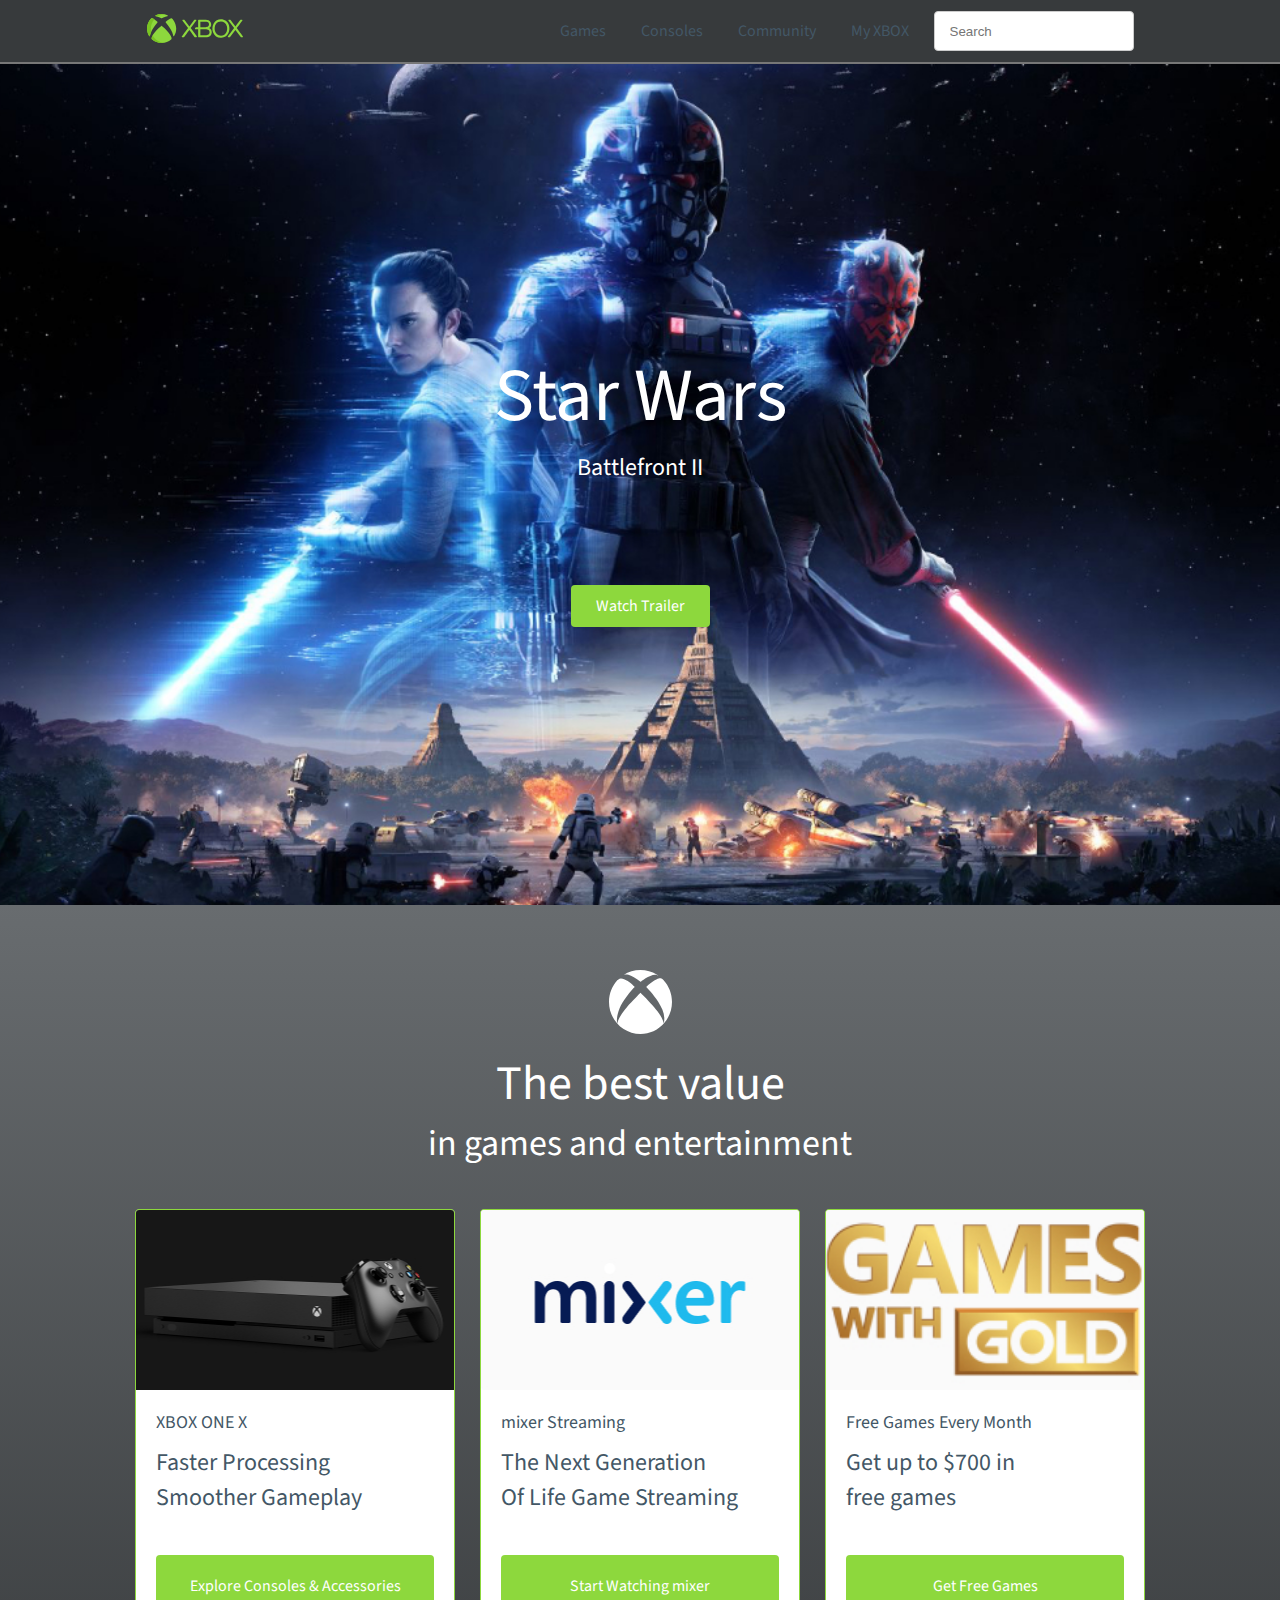
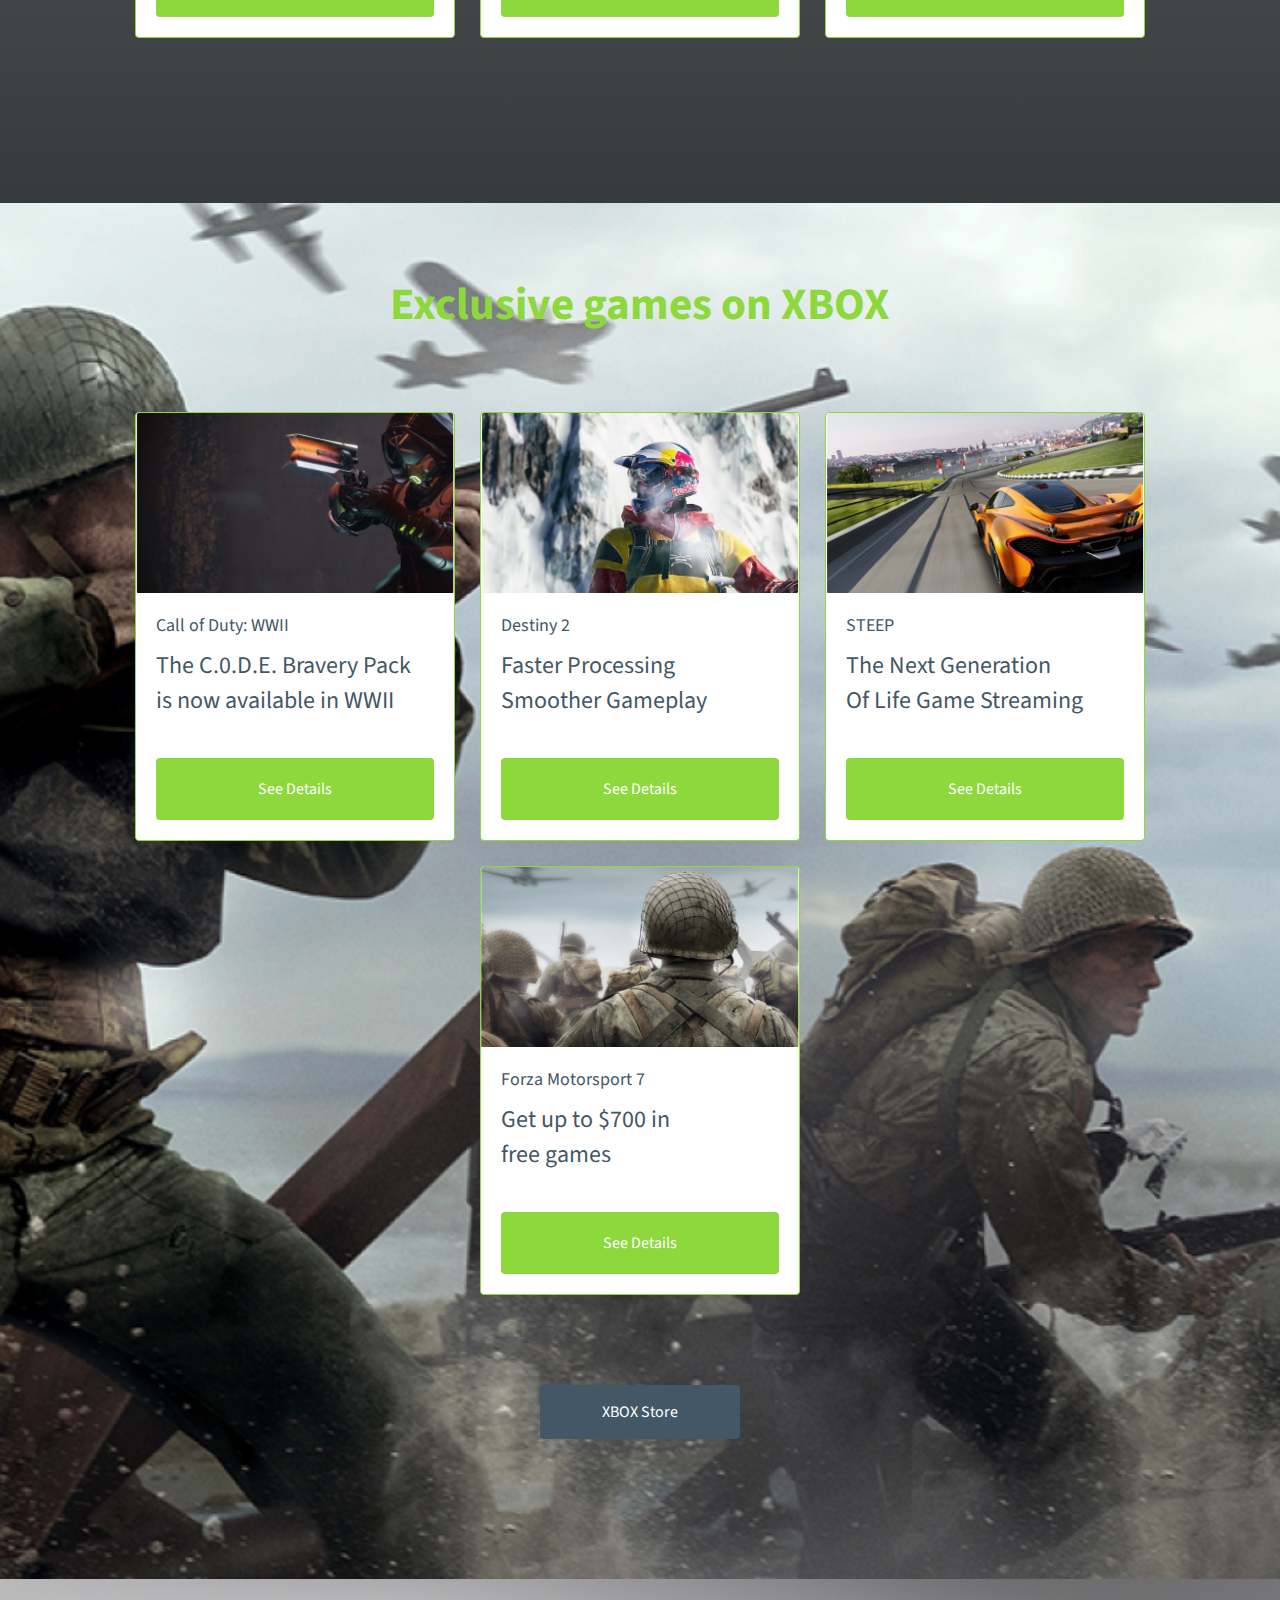
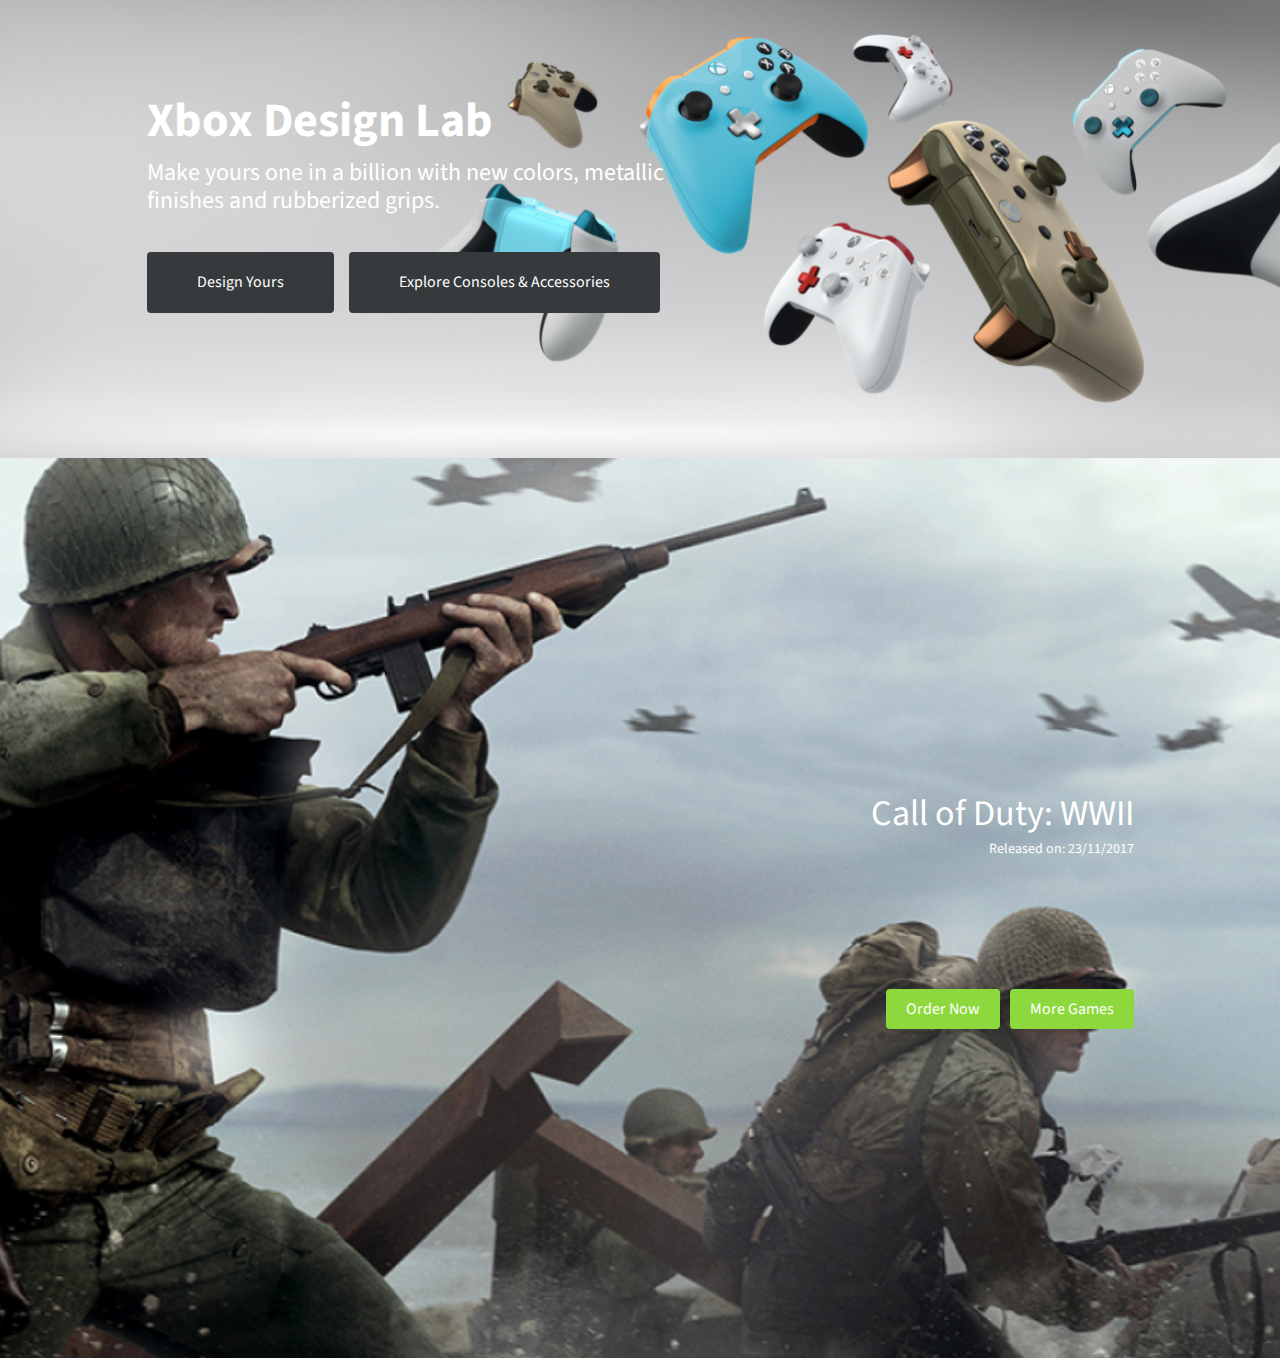
==== index.html @ 59f5bd37 "first commit" ====
<!DOCTYPE html>
<html lang="en">

<head>
	<meta charset="UTF-8">
	<meta name="viewport" content="width=device-width, initial-scale=1.0">
	<title>Xbox IT Step</title>
	<link rel="shortcut icon" href="images/favicon.png" type="image/x-icon">
	<link rel="preconnect" href="https://fonts.googleapis.com">
	<link rel="preconnect" href="https://fonts.gstatic.com" crossorigin>
	<link href="https://fonts.googleapis.com/css2?family=Source+Sans+3:wght@400;700&display=swap" rel="stylesheet">
	<link rel="stylesheet" href="css/style.css">
</head>

<body>
	<header class="header">
		<div class="container">
			<div class="header-content">
				<a href="images/heder-logo.svg" class="header-logo">
					<img src="images/heder-logo.svg" alt="" class="header-logo-img">
				</a>

				<nav class="header-menu">
					<ul class="header-manu-body">
						<li class="header-manu-item">
							<a href="#" class="header-manu-link"> Games </a>
						</li>
						<li class="header-manu-item">
							<a href="#" class="header-manu-link"> Consoles </a>
						</li>
						<li class="header-manu-item">
							<a href="#" class="header-manu-link"> Community </a>
						</li>
						<li class="header-manu-item">
							<a href="#" class="header-manu-link"> My XBOX </a>
						</li>
					</ul>
				</nav>

				<form class="header-form" action="">
					<input class="header-search" type="text" placeholder="Search">
				</form>

				<button class="menu-icon" type="button"></button>

			</div>
		</div>
	</header>
	<main class="main">
		<section class="home">
			<h1 class="home-title">Star Wars</h1>
			<p class="home-subtitle">Battlefront II</p>
			<a class="home-button button" href="">Watch Trailer</a>
		</section>

		<section class="best">
			<img class="best-logo" src="images/xbox-white.svg" alt="logo xbox">
			<h2 class="best-title">
				<span class="best-title-big">
					The best value
				</span>
				in games and entertainment
			</h2>

			<div class="best-row cards-row">

				<div class="best-card card">
					<div class="card-image best-card-image-1">
					</div>
					<div class="card-content">
						<h3 class="card-title">XBOX ONE X</h3>
						<p class="card-text"><span class="card-text-block">Faster Processing
							</span>
							Smoother Gameplay
						</p>
						<a class="card-button button" href="#">Explore Consoles & Accessories</a>
					</div>
				</div>

				<div class="best-card card">
					<div class="card-image best-card-image-2">
					</div>
					<div class="card-content">
						<h3 class="card-title">mixer Streaming</h3>
						<p class="card-text"><span class="card-text-block">The Next Generation
							</span>
							Of Life Game Streaming
						</p>
						<a class="card-button button" href="#">Start Watching mixer</a>
					</div>
				</div>

				<div class="best-card card">
					<div class="card-image best-card-image-3">
					</div>
					<div class="card-content">
						<h3 class="card-title">Free Games Every Month </h3>
						<p class="card-text"><span class="card-text-block">Get up to $700 in
							</span>
							free games
						</p>
						<a class="card-button button" href="#">Get Free Games</a>
					</div>
				</div>

			</div>
		</section>
		<section class="exclusive">
			<h2 class="exclusive-title">Exclusive games on XBOX</h2>
			<div class="exclusive-row cards-row">

				<div class="exclusive-card card">
					<div class="card-image exclusive-card-image-1">
					</div>
					<div class="card-content">
						<h3 class="card-title">Call of Duty: WWII</h3>
						<p class="card-text">
							<span class="card-text-block">The C.0.D.E. Bravery Pack</span>
							is now available in WWII
						</p>
						<a class="card-button button" href="#">See Details</a>
					</div>
				</div>

				<div class="exclusive-card card">
					<div class="card-image exclusive-card-image-2">
					</div>
					<div class="card-content">
						<h3 class="card-title">Destiny 2</h3>
						<p class="card-text">
							<span class="card-text-block">Faster Processing</span>
							Smoother Gameplay
						</p>
						<a class="card-button button" href="#">See Details</a>
					</div>
				</div>

				<div class="exclusive-card card">
					<div class="card-image exclusive-card-image-3">
					</div>
					<div class="card-content">
						<h3 class="card-title">STEEP</h3>
						<p class="card-text">
							<span class="card-text-block">The Next Generation</span>
							Of Life Game Streaming
						</p>
						<a class="card-button button" href="#">See Details</a>
					</div>
				</div>

				<div class="exclusive-card card">
					<div class="card-image exclusive-card-image-4">
					</div>
					<div class="card-content">
						<h3 class="card-title">Forza Motorsport 7</h3>
						<p class="card-text">
							<span class="card-text-block">Get up to $700 in</span>
							free games
						</p>
						<a class="card-button button" href="#">See Details</a>
					</div>
				</div>

			</div>
			<a class="exclusive-button button" href="#">XBOX Store</a>

		</section>
		<section class="pads">
			<div class="container">
				<div class="pads-content">
					<h2 class="pads-title">Xbox Design Lab</h2>
					<p class="pads-text">
						Make yours one in a billion with new colors, metallic finishes and rubberized grips.
					</p>
					<div class="pads-block">
						<a class="pads-button" href="#">Design Yours</a>
						<a class="pads-button" href="#">Explore Consoles & Accessories</a>
					</div>
				</div>
			</div>
		</section>

		<section class="duty">
			<div class="container container-duty">
				<div class="duty-content">
					<h2 class="duty-title">Call of Duty: WWII</h2>
					<p class="duty-subtitle">Released on: 23/11/2017</p>
					<div class="duty-row">
						<a class="duty-button button" href="#">Order Now</a>
						<a class="duty-button button" href="#">More Games</a>
					</div>
				</div>
			</div>
		</section>


	</main>

	<footer class="footer">

	</footer>

	<script src="js/script.js"></script>
</body>

</html>
---- css/style.css ----
* {
	margin: 0;
	padding: 0;
	box-sizing: border-box;
}

body,
a {
	font-family: "Source Sans 3", sans-serif;
	color: #435766;
	font-size: 16px;
	font-weight: 400;
}

a {
	text-decoration: none;
}

.button {
	display: flex;
	align-items: center;
	justify-content: center;
	border-radius: 4px;
	background: #8dd83d;
	color: #fff;
	transition: all 0.5s ease 0s;
}

.button:hover {
	background: #477913;
	box-shadow: 0 0 10px 0 #477913;
}

.container {
	max-width: 1080px;
	margin: 0 auto;
	padding: 0 15px;
}

.header {
	background: #373a3c;
	border-bottom: 2px solid #777;
	padding: 11px 0;
}

.header-content {
	display: flex;
	align-items: center;
}

.header-logo-img {
	height: 29px;
}

.header-menu {
	flex: 1 1 auto;
}

.header-manu-body {
	display: flex;
	align-items: center;
	justify-content: flex-end;
	list-style: none;
}

.header-manu-item {
	margin: 0 0 0 35px;
}

.header-manu-link {
	transition: all 0.5s ease 0s;
}

.header-manu-link:hover {
	color: #ffffff;
	text-shadow: 0 0 5px #ffffff;
}

.header-form {
}

.header-search {
	border-radius: 4px;
	border: 1px solid #ccc;
	background: #fff;
	display: block;
	width: 200px;
	padding: 10px 15px;
	margin: 0 0 0 25px;
	outline: none;
	height: 40px;
}

.menu-icon {
	display: none;
	height: 40px;
	width: 40px;
	flex: 0 0 40px;
	background: url(../images/icon-menu.svg) no-repeat center / cover;
	border: none;
	cursor: pointer;
	margin: 0 0 0 35px;
}

.home {
	min-height: calc(100vh - 59px);
	background: url(../images/battlefront-II.jpg) no-repeat center / cover;
	display: flex;
	flex-direction: column;
	align-items: center;
	justify-content: center;
}

.home-title {
	color: #fff;
	font-size: 75px;
	font-weight: 400;
}

.home-subtitle {
	color: #fff;
	font-size: 24px;
	font-weight: 400;
	margin: 0 0 100px 0;
}

.home-button {
	padding: 10px 25px;
	min-width: 136px;
}

.best {
	background: linear-gradient(180deg, #686c6f 0%, #373a3c 100%);
	padding: 65px 0 165px 0;
}

.best-logo {
	height: 64px;
	display: block;
	margin: 0 auto 16px auto;
}

.best-title {
	color: #fff;
	font-size: 36px;
	font-style: normal;
	font-weight: 400;
	line-height: normal;
	text-align: center;
	margin: 0 0 40px 0;
}

.best-title-big {
	font-size: 48px;
	display: block;
}

.cards-row {
	display: flex;
	justify-content: center;
	flex-wrap: wrap;
	gap: 25px;
}

.best-card {
}

.card {
	border-radius: 4px;
	border: 1px solid #8dd83d;
	background: #fff;
	overflow: hidden;
	flex: 0 0 320px;
	width: 320px;
	transition: all 0.5s ease;
}
.card:hover {
	transform: scale(1.05);
	box-shadow: 0 0 10px #8dd83d;
}

.card-image {
	height: 180px;
}

.best-card-image-1 {
	background: url(../images/best-card-01.jpg) no-repeat center / cover;
}

.best-card-image-2 {
	background: url(../images/best-card-02.jpg) no-repeat center / cover;
}

.best-card-image-3 {
	background: url(../images/best-card-03.jpg) no-repeat center / cover;
}

.card-content {
	padding: 20px;
}

.card-title {
	color: #435766;
	font-size: 18px;
	font-style: normal;
	font-weight: 400;
	line-height: normal;
	margin: 0 0 10px 0;
}

.card-text {
	color: #435766;
	font-size: 24px;
	font-style: normal;
	font-weight: 400;
	line-height: normal;
	margin: 0 0 40px 0;
}

.card-text-block {
	display: block;
}

.card-button {
	padding: 20px;
}

.exclusive {
	padding: 70px 0 140px 0;
	background: url(../images/exclusive-bg.png) no-repeat center / cover;
}

.exclusive-title {
	color: #8dd83d;
	text-align: center;
	font-size: 45px;
	font-weight: 700;
	margin: 0 0 75px 0;
}

.exclusive-row {
	margin: 0 0 90px 0;
}

.exclusive-card-image-1 {
	background: url(../images/exclusive-img-1.png) no-repeat center / cover;
}

.exclusive-card-image-2 {
	background: url(../images/exclusive-img-2.png) no-repeat center / cover;
}

.exclusive-card-image-3 {
	background: url(../images/exclusive-img-3.png) no-repeat center / cover;
}

.exclusive-card-image-4 {
	background: url(../images/exclusive-img-4.png) no-repeat center / cover;
}

.exclusive-button {
	background: #435766;
	max-width: 200px;
	padding: 16px;
	margin: 0 auto;
}

.pads {
	padding: 114px 0 145px 0;
	background: url(../images/Rectangle.jpg) no-repeat center / cover;
}

.container {
	max-width: 1017px;
	margin: 0 auto;
}

.pads-title {
	font-size: 48px;
	line-height: 56px;
	color: #ffffff;
	margin-bottom: 10px;
}

.pads-text {
	font-size: 24px;
	line-height: 28px;
	color: #ffffff;
	margin-bottom: 37px;
	max-width: 530px;
}

.pads-block {
	display: flex;
	align-items: center;
	gap: 15px;
}

.pads-button {
	padding: 20px 50px;
	background: #373a3c;
	text-decoration: none;
	font-size: 16px;
	line-height: 21px;
	color: #ffffff;
	border-radius: 4px;
	transition: all 0.5s ease 0s;
}

.pads-button:hover {
	background: #8dd83d;
}

.duty {
	min-height: 100vh;
	background: url(../images/home-duty-bg.jpg) no-repeat center / cover;
}
.container-duty {
	min-height: 100vh;
}
.duty-content {
	min-height: 100vh;
	max-width: 305px;
	margin: 0 0 0 auto;
	display: flex;
	flex-direction: column;
	align-items: flex-end;
	justify-content: center;
}
.duty-title {
	color: #fff;
	font-size: 36px;
	font-weight: 400;
}
.duty-subtitle {
	color: #fff;
	font-size: 14px;
	margin: 0 0 130px 0;
}
.duty-row {
	display: flex;
	gap: 10px;
}
.duty-button {
	padding: 9px 20px;
}

@media (max-width: 777px) {
	.menu-icon {
		display: block;
		position: relative;
		z-index: 10;
	}

	.menu-icon.active {
		background: url(../images/menu-close.png) no-repeat center / cover;
	}

	.header-manu-body {
		position: fixed;
		top: -100%;
		left: 0;
		z-index: 9;
		height: 100%;
		width: 100%;
		background: #fdfdfd;
		transition: all 0.5s ease;
		display: block;
		padding: 150px 0 0 0;
	}

	.header-manu-body.active {
		top: 0;
	}

	.header-logo {
		position: relative;
		z-index: 10;
	}

	.header-search {
		position: relative;
		z-index: 10;
	}

	.header-manu-item {
		margin: 0 0 30px 0;
		text-align: center;
	}

	.header-manu-link {
		font-size: 35px;
	}
}

@media (max-width: 550px) {
	.pads-block {
		display: block;
	}
	.pads-button {
		display: block;
		margin: 0 0 20px 0;
		text-align: center;
		max-width: 330px;
	}
}

@media (max-width: 450px) {
	.menu-icon {
		margin: 0 0 0 20px;
	}

	.header-search {
		padding: 5px 10px;
		margin: 0 0 0 15px;
		max-width: 140px;
	}

	.header-logo-img {
		height: 20px;
	}

	.pads-title {
		font-size: 38px;
		text-align: center;
	}

	.pads-text {
		text-align: center;
		font-size: 20px;
	}
}
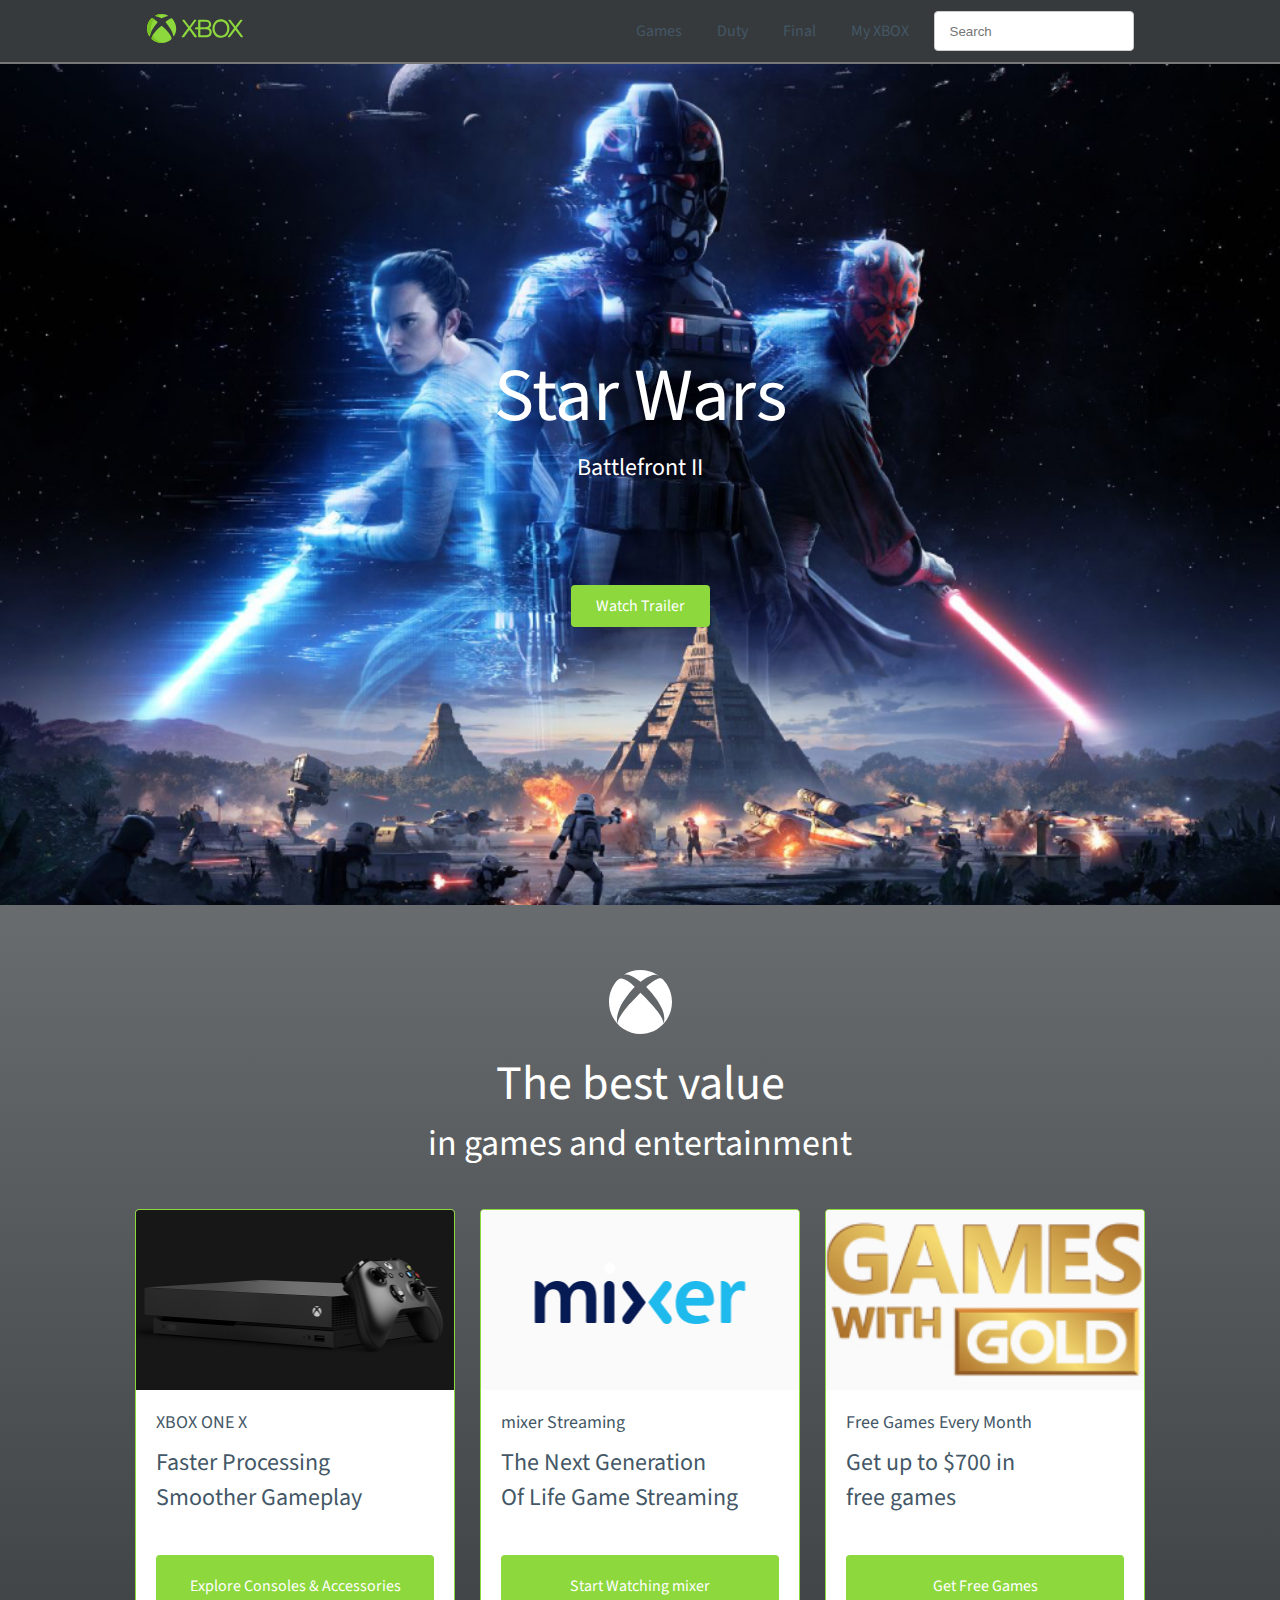
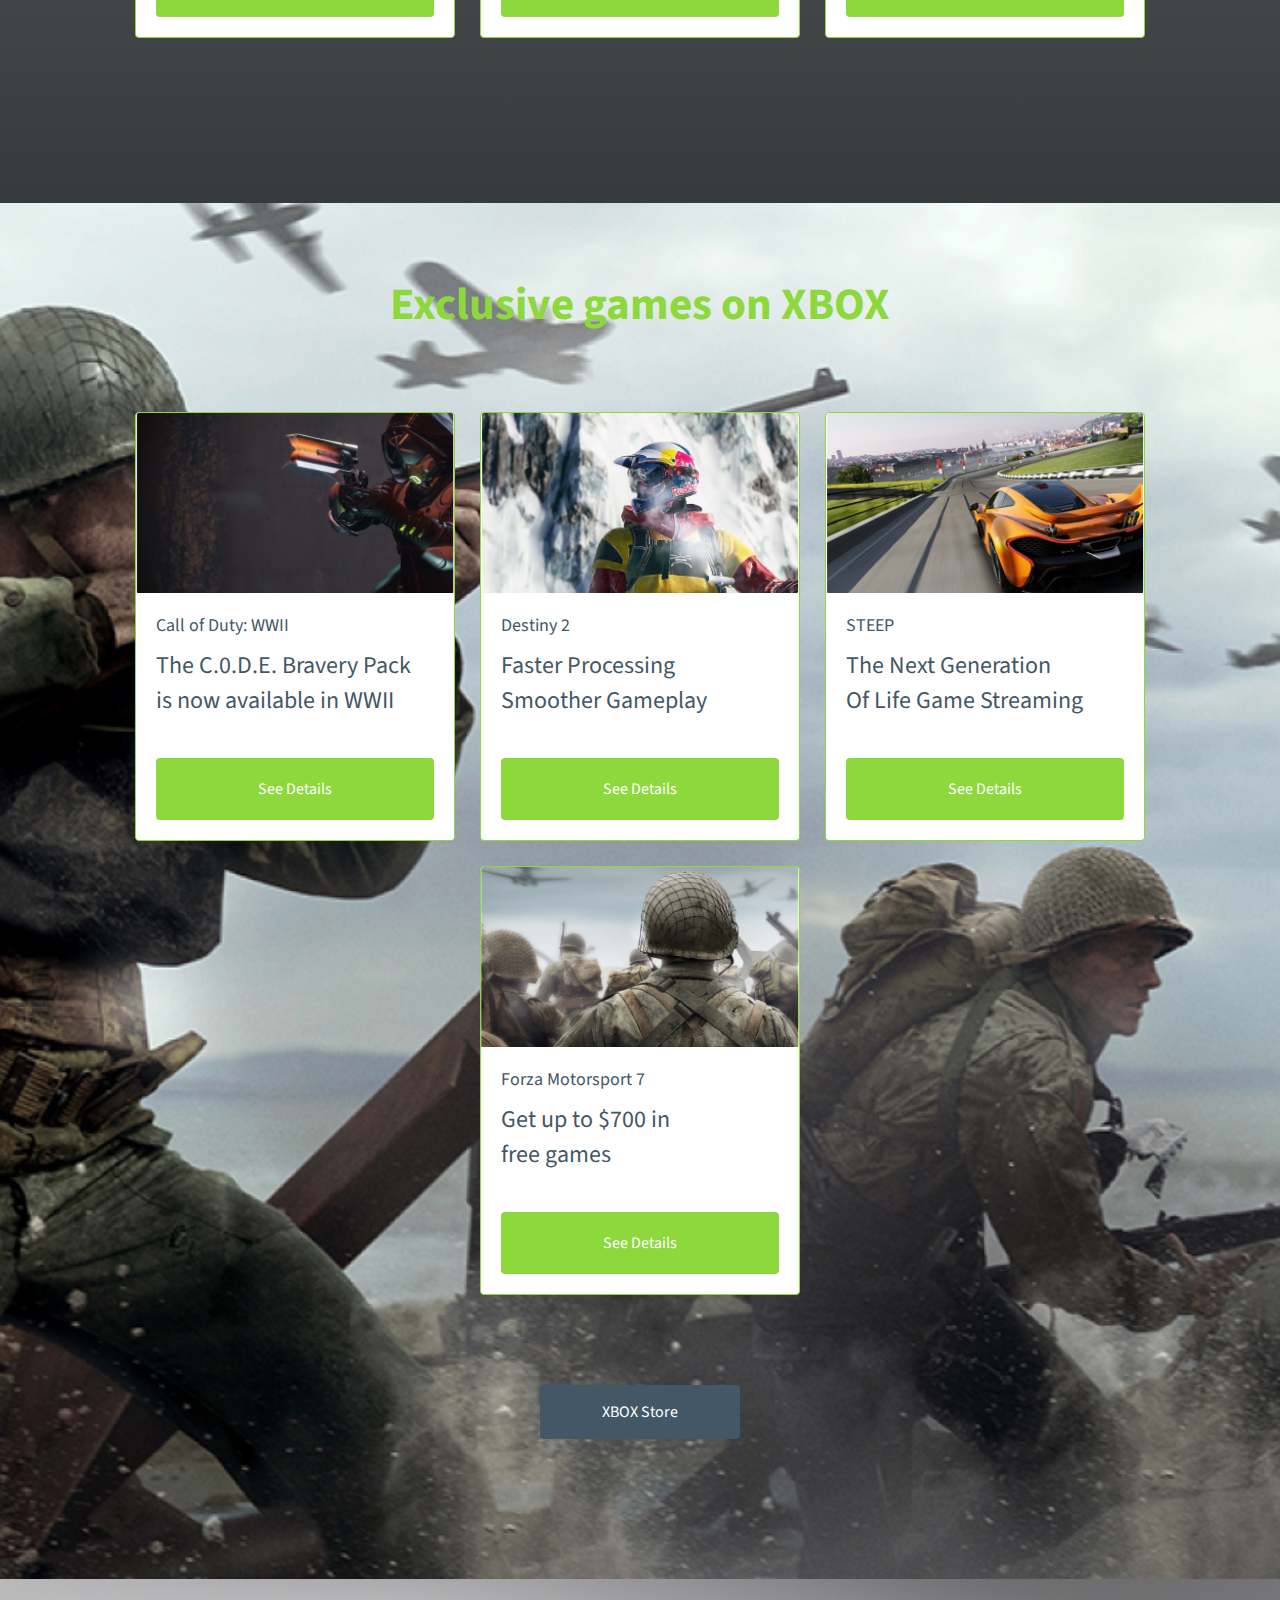
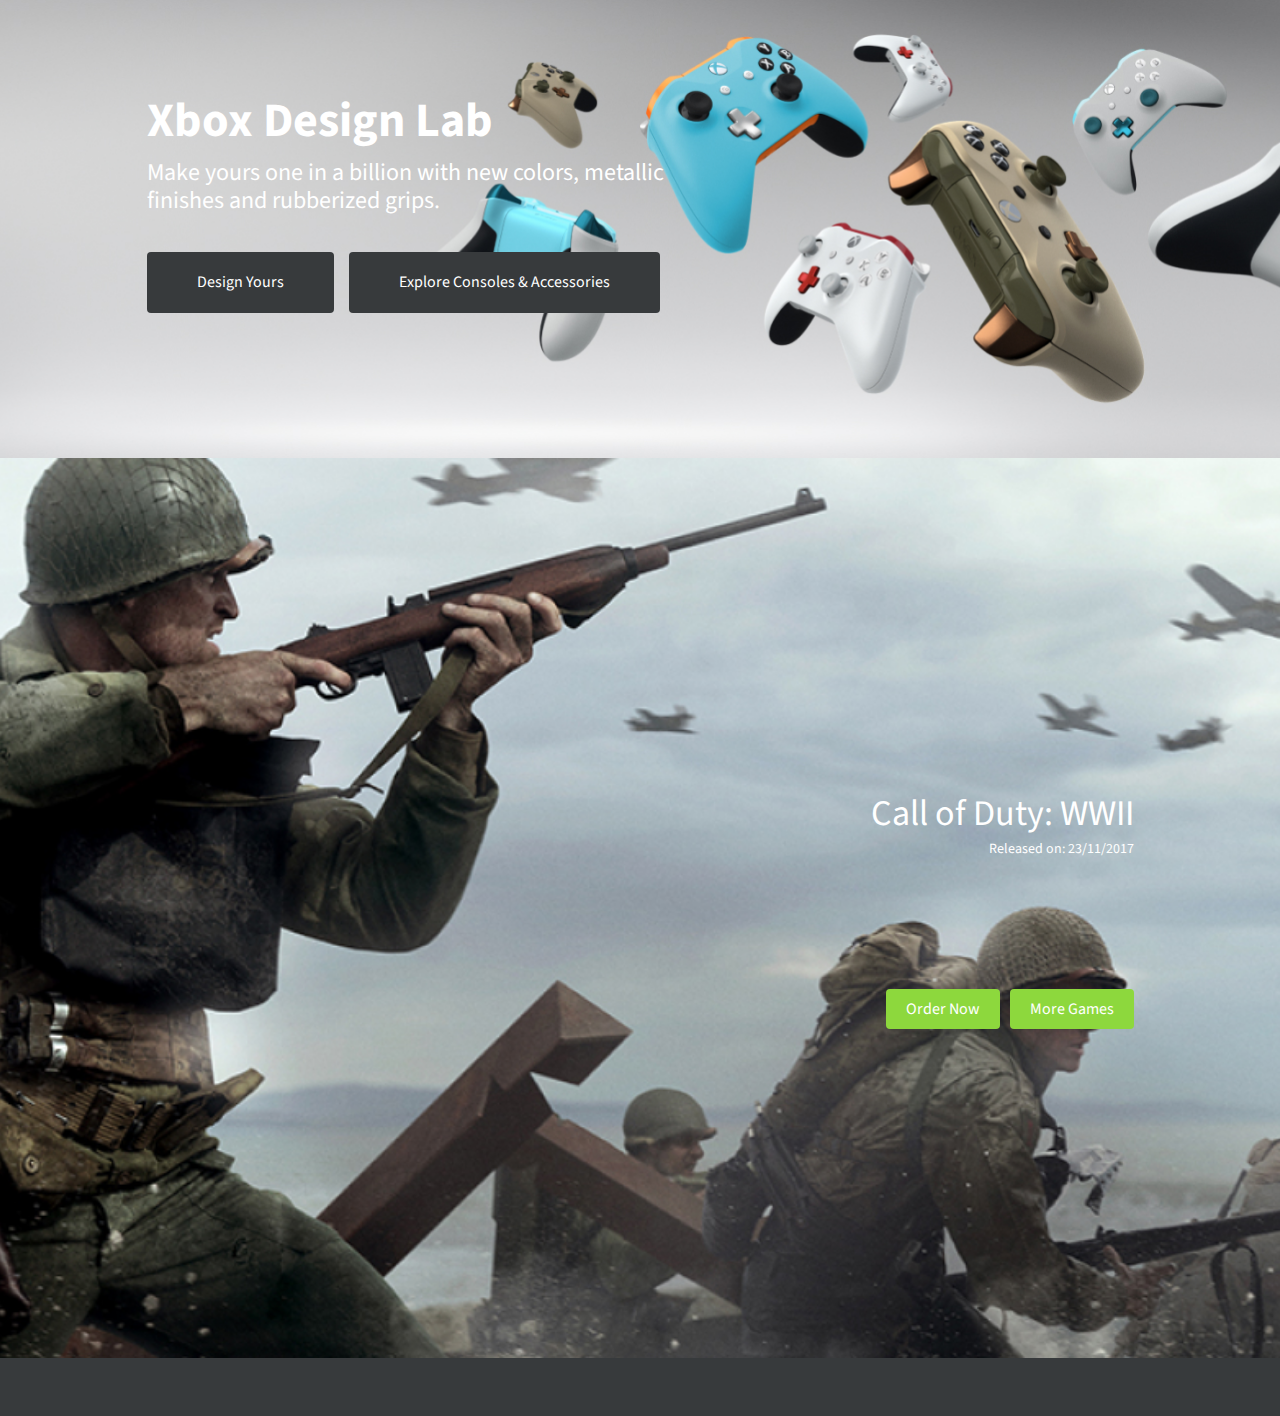
==== commit 24649508: "steppconsol" ====
--- a/index.html
+++ b/index.html
@@ -4,7 +4,7 @@
 <head>
 	<meta charset="UTF-8">
 	<meta name="viewport" content="width=device-width, initial-scale=1.0">
-	<title>Xbox IT Step</title>
+	<title>Final</title>
 	<link rel="shortcut icon" href="images/favicon.png" type="image/x-icon">
 	<link rel="preconnect" href="https://fonts.googleapis.com">
 	<link rel="preconnect" href="https://fonts.gstatic.com" crossorigin>
@@ -23,13 +23,13 @@
 				<nav class="header-menu">
 					<ul class="header-manu-body">
 						<li class="header-manu-item">
-							<a href="#" class="header-manu-link"> Games </a>
-						</li>
-						<li class="header-manu-item">
-							<a href="#" class="header-manu-link"> Consoles </a>
-						</li>
-						<li class="header-manu-item">
-							<a href="#" class="header-manu-link"> Community </a>
+							<a href="index.html" class="header-manu-link"> Games </a>
+						</li>
+						<li class="header-manu-item">
+							<a href="duty.html" class="header-manu-link"> Duty </a>
+						</li>
+						<li class="header-manu-item">
+							<a href="final.html" class="header-manu-link"> Final </a>
 						</li>
 						<li class="header-manu-item">
 							<a href="#" class="header-manu-link"> My XBOX </a>
--- a/css/style.css
+++ b/css/style.css
@@ -343,6 +343,87 @@
 }
 .duty-button {
 	padding: 9px 20px;
+}
+.footer {
+	padding: 58px 0 0 0;
+	background: #373a3c;
+}
+.footer-content {
+	display: flex;
+}
+.footer-block {
+	flex: 0 0 33.333%;
+	padding: 0 0 0 65px;
+}
+.footer-title {
+	margin: 0 0 34px 0;
+	font-size: 18px;
+	line-height: 21px;
+	color: #8dd83d;
+}
+.footer-link {
+	display: block;
+	margin: 0 0 28px 0;
+	font-size: 14px;
+	line-height: 16px;
+	color: #fff;
+	text-decoration: none;
+}
+.footer-social {
+	display: inline-block;
+	margin: 0 10px 0 0;
+}
+.footer-bottom {
+	display: flex;
+	justify-content: space-between;
+	padding: 20px 0 40px 0;
+	border-top: 1px solid #fff;
+}
+.footer-text {
+	font-size: 16px;
+	line-height: 19px;
+	color: #fff;
+}
+.trailer {
+	background: radial-gradient(
+		100% 100% at 50% 0% rgba(76, 80, 82, 0.1) 0%,
+		rgba(95, 98, 101, 0.1) 100%
+	);
+
+	padding: 100px 0 40px 0;
+}
+.trailer-title {
+	color: #435766;
+	font-size: 36px;
+	font-style: normal;
+	font-weight: 400;
+	line-height: normal;
+	text-align: center;
+	margin: 0 0 40px 0;
+}
+.trailer-row {
+	display: flex;
+	flex-wrap: wrap;
+	justify-content: center;
+	gap: 15px;
+	margin: 0 0 40px 0;
+}
+.trailer-button {
+	padding: 15px 20px;
+	margin: 0 0 40px 0;
+}
+.trailer-video {
+	display: block;
+	width: 800px;
+	height: 450px;
+	border-radius: 10px;
+	margin: 0 auto;
+}
+
+@media (max-width: 850px) {
+	.trailer-video {
+		width: 90%;
+	}
 }
 
 @media (max-width: 777px) {
